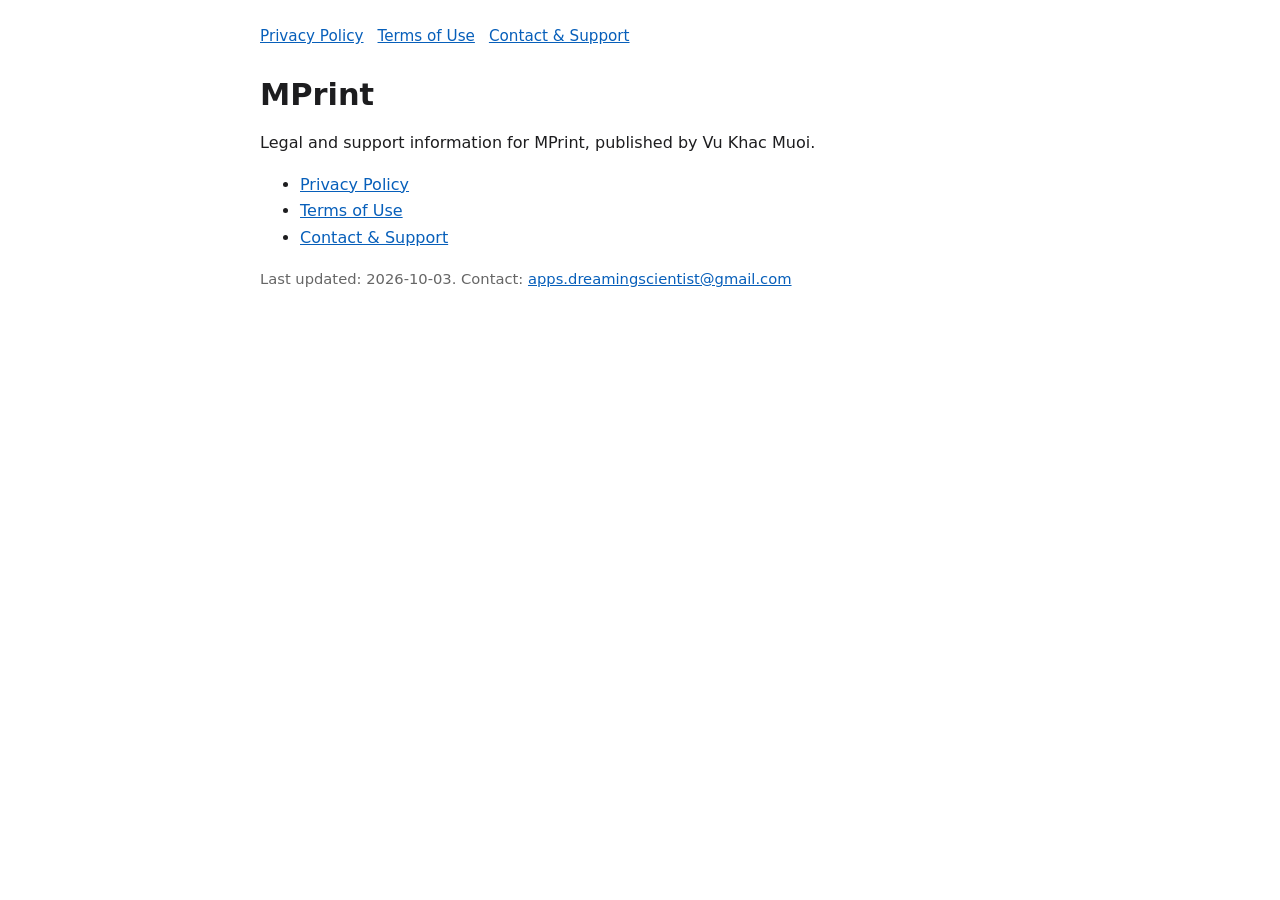
==== index.html @ f68dcc04 "Update legal pages for MPrint" ====
<!doctype html>
<html lang="en"><head><meta charset="utf-8"><meta name="viewport" content="width=device-width,initial-scale=1">
<title>MPrint legal pages</title><link rel="stylesheet" href="style.css"></head>
<body><main>
<nav><a href="privacy.html">Privacy Policy</a><a href="terms.html">Terms of Use</a><a href="support.html">Contact &amp; Support</a></nav>
<h1>MPrint</h1>
<p>Legal and support information for MPrint, published by Vu Khac Muoi.</p>
<ul><li><a href="privacy.html">Privacy Policy</a></li><li><a href="terms.html">Terms of Use</a></li><li><a href="support.html">Contact &amp; Support</a></li></ul>
<p class="muted">Last updated: 2026-10-03. Contact: <a href="mailto:apps.dreamingscientist@gmail.com">apps.dreamingscientist@gmail.com</a></p>
</main></body></html>
---- style.css ----
:root { color-scheme: light dark; }
* { box-sizing: border-box; }
body { margin: 0; background: #fff; color: #1d1d1f; font: 16px/1.65 system-ui, -apple-system, "Segoe UI", sans-serif; }
main { width: min(760px, calc(100% - 32px)); margin: 0 auto; padding: 24px 0 48px; }
nav { display: flex; flex-wrap: wrap; gap: 14px; margin-bottom: 28px; font-size: .95rem; }
h1 { margin: 0 0 .3rem; font-size: 1.9rem; line-height: 1.2; }
h2 { margin: 1.8rem 0 .5rem; font-size: 1.2rem; }
h3 { margin: 1.2rem 0 .35rem; font-size: 1rem; }
a { color: #075fba; }
.muted { color: #666; font-size: .92rem; }
@media (prefers-color-scheme: dark) {
  body { background: #111; color: #eee; }
  a { color: #6ab0ff; }
  .muted { color: #aaa; }
}
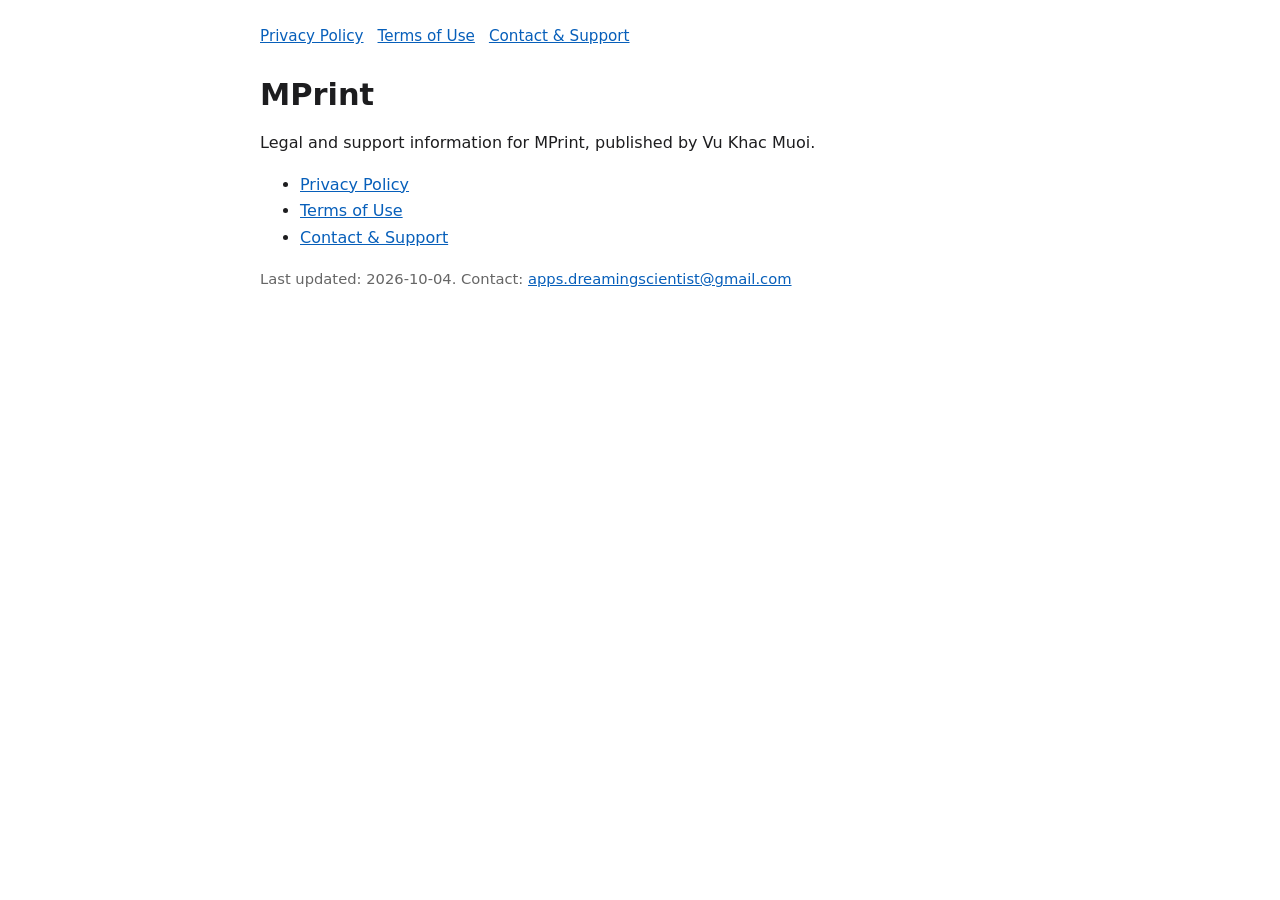
==== commit 64823178: "Update legal pages for MPrint" ====
--- a/index.html
+++ b/index.html
@@ -6,5 +6,5 @@
 <h1>MPrint</h1>
 <p>Legal and support information for MPrint, published by Vu Khac Muoi.</p>
 <ul><li><a href="privacy.html">Privacy Policy</a></li><li><a href="terms.html">Terms of Use</a></li><li><a href="support.html">Contact &amp; Support</a></li></ul>
-<p class="muted">Last updated: 2026-10-03. Contact: <a href="mailto:apps.dreamingscientist@gmail.com">apps.dreamingscientist@gmail.com</a></p>
+<p class="muted">Last updated: 2026-10-04. Contact: <a href="mailto:apps.dreamingscientist@gmail.com">apps.dreamingscientist@gmail.com</a></p>
 </main></body></html>
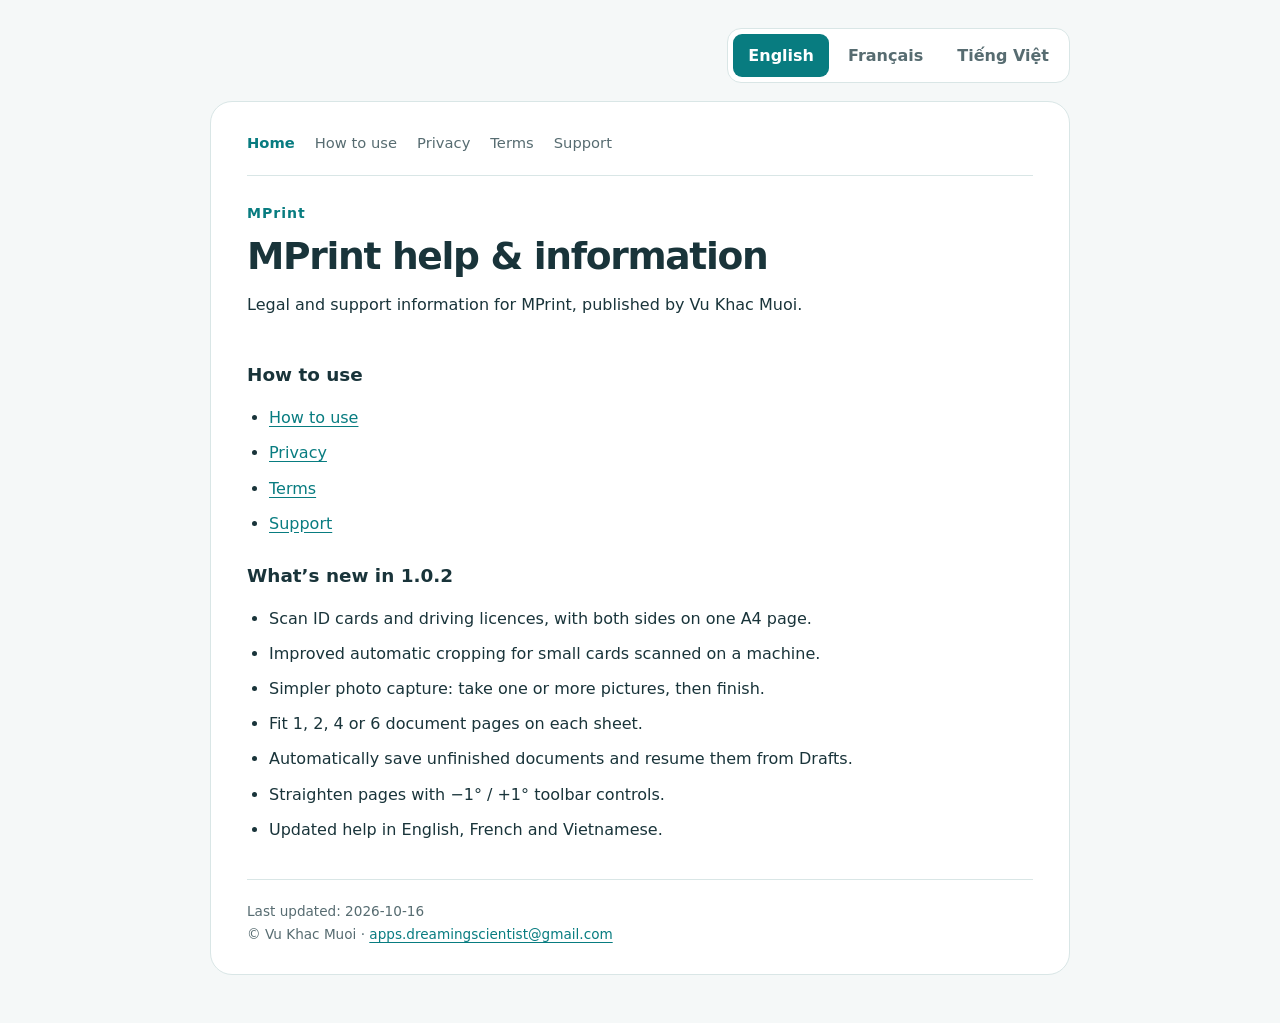
==== commit 02b1c134: "Add English French and Vietnamese tabs and updated MPrint guide" ====
--- a/index.html
+++ b/index.html
@@ -1,10 +1,26 @@
 <!doctype html>
-<html lang="en"><head><meta charset="utf-8"><meta name="viewport" content="width=device-width,initial-scale=1">
-<title>MPrint legal pages</title><link rel="stylesheet" href="style.css"></head>
+<html lang="en" class="no-js"><head><meta charset="utf-8"><meta name="viewport" content="width=device-width,initial-scale=1">
+<meta name="description" content="MPrint help, privacy and terms in English, French and Vietnamese.">
+<title>MPrint help &amp; information — MPrint</title>
+<link rel="stylesheet" href="style.css"><script src="language.js" defer></script></head>
 <body><main>
-<nav><a href="privacy.html">Privacy Policy</a><a href="terms.html">Terms of Use</a><a href="support.html">Contact &amp; Support</a></nav>
-<h1>MPrint</h1>
-<p>Legal and support information for MPrint, published by Vu Khac Muoi.</p>
-<ul><li><a href="privacy.html">Privacy Policy</a></li><li><a href="terms.html">Terms of Use</a></li><li><a href="support.html">Contact &amp; Support</a></li></ul>
-<p class="muted">Last updated: 2026-10-04. Contact: <a href="mailto:apps.dreamingscientist@gmail.com">apps.dreamingscientist@gmail.com</a></p>
+<div class="language-tabs" role="tablist" aria-label="Language / Langue / Ngôn ngữ"><a id="tab-en" role="tab" aria-controls="panel-en" aria-selected="true" tabindex="0" href="?lang=en" lang="en">English</a>
+<a id="tab-fr" role="tab" aria-controls="panel-fr" aria-selected="false" tabindex="-1" href="?lang=fr" lang="fr">Français</a>
+<a id="tab-vi" role="tab" aria-controls="panel-vi" aria-selected="false" tabindex="-1" href="?lang=vi" lang="vi">Tiếng Việt</a></div>
+<section class="language-panel" id="panel-en" role="tabpanel" aria-labelledby="tab-en" lang="en" data-title="MPrint help &amp; information — MPrint">
+<nav aria-label="Main navigation"><a href="index.html?lang=en" aria-current="page">Home</a><a href="guide.html?lang=en">How to use</a><a href="privacy.html?lang=en">Privacy</a><a href="terms.html?lang=en">Terms</a><a href="support.html?lang=en">Support</a></nav>
+<header><p class="eyebrow">MPrint</p><h1>MPrint help &amp; information</h1><p>Legal and support information for MPrint, published by Vu Khac Muoi.</p></header>
+<section class="content-section"><h2>How to use</h2><ul><li><a href="guide.html?lang=en">How to use</a></li><li><a href="privacy.html?lang=en">Privacy</a></li><li><a href="terms.html?lang=en">Terms</a></li><li><a href="support.html?lang=en">Support</a></li></ul></section><section class="content-section"><h2>What’s new in 1.0.2</h2><ul><li>Scan ID cards and driving licences, with both sides on one A4 page.</li><li>Improved automatic cropping for small cards scanned on a machine.</li><li>Simpler photo capture: take one or more pictures, then finish.</li><li>Fit 1, 2, 4 or 6 document pages on each sheet.</li><li>Automatically save unfinished documents and resume them from Drafts.</li><li>Straighten pages with −1° / +1° toolbar controls.</li><li>Updated help in English, French and Vietnamese.</li></ul></section>
+<footer><p>Last updated: <time datetime="2026-10-16">2026-10-16</time></p><p>© Vu Khac Muoi · <a href="mailto:apps.dreamingscientist@gmail.com">apps.dreamingscientist@gmail.com</a></p></footer>
+</section><section class="language-panel" id="panel-fr" role="tabpanel" aria-labelledby="tab-fr" lang="fr" data-title="MPrint : aide et informations — MPrint" hidden>
+<nav aria-label="Navigation principale"><a href="index.html?lang=fr" aria-current="page">Accueil</a><a href="guide.html?lang=fr">Mode d’emploi</a><a href="privacy.html?lang=fr">Confidentialité</a><a href="terms.html?lang=fr">Conditions</a><a href="support.html?lang=fr">Assistance</a></nav>
+<header><p class="eyebrow">MPrint</p><h1>MPrint : aide et informations</h1><p>Informations juridiques et assistance pour MPrint, éditée par Vu Khac Muoi.</p></header>
+<section class="content-section"><h2>Mode d’emploi</h2><ul><li><a href="guide.html?lang=fr">Mode d’emploi</a></li><li><a href="privacy.html?lang=fr">Confidentialité</a></li><li><a href="terms.html?lang=fr">Conditions</a></li><li><a href="support.html?lang=fr">Assistance</a></li></ul></section><section class="content-section"><h2>Nouveautés de la version 1.0.2</h2><ul><li>Cartes d’identité et permis : recto et verso sur une page A4.</li><li>Recadrage automatique amélioré pour les petites cartes numérisées au scanner.</li><li>Prise de photos simplifiée, pour une ou plusieurs images.</li><li>Placez 1, 2, 4 ou 6 pages de document par feuille.</li><li>Enregistrement automatique des documents inachevés, à reprendre dans Brouillons.</li><li>Correction de l’inclinaison avec les boutons −1° / +1°.</li><li>Aide actualisée en anglais, français et vietnamien.</li></ul></section>
+<footer><p>Dernière mise à jour: <time datetime="2026-10-16">2026-10-16</time></p><p>© Vu Khac Muoi · <a href="mailto:apps.dreamingscientist@gmail.com">apps.dreamingscientist@gmail.com</a></p></footer>
+</section><section class="language-panel" id="panel-vi" role="tabpanel" aria-labelledby="tab-vi" lang="vi" data-title="MPrint: hướng dẫn và thông tin — MPrint" hidden>
+<nav aria-label="Điều hướng chính"><a href="index.html?lang=vi" aria-current="page">Trang chủ</a><a href="guide.html?lang=vi">Cách sử dụng</a><a href="privacy.html?lang=vi">Quyền riêng tư</a><a href="terms.html?lang=vi">Điều khoản</a><a href="support.html?lang=vi">Hỗ trợ</a></nav>
+<header><p class="eyebrow">MPrint</p><h1>MPrint: hướng dẫn và thông tin</h1><p>Thông tin pháp lý và hỗ trợ cho MPrint, do Vu Khac Muoi phát hành.</p></header>
+<section class="content-section"><h2>Cách sử dụng</h2><ul><li><a href="guide.html?lang=vi">Cách sử dụng</a></li><li><a href="privacy.html?lang=vi">Quyền riêng tư</a></li><li><a href="terms.html?lang=vi">Điều khoản</a></li><li><a href="support.html?lang=vi">Hỗ trợ</a></li></ul></section><section class="content-section"><h2>Điểm mới trong phiên bản 1.0.2</h2><ul><li>Quét CCCD và bằng lái, ghép hai mặt trên một trang A4.</li><li>Cải thiện tự động cắt thẻ nhỏ khi quét từ máy.</li><li>Chụp ảnh đơn giản hơn: chụp một hoặc nhiều ảnh rồi hoàn tất.</li><li>Ghép 1, 2, 4 hoặc 6 trang tài liệu trên mỗi tờ giấy.</li><li>Tự động lưu tài liệu dang dở và tiếp tục từ Bản nháp.</li><li>Chỉnh nghiêng bằng nút −1° / +1° ngay trên thanh công cụ.</li><li>Cập nhật hướng dẫn bằng tiếng Anh, Pháp và Việt.</li></ul></section>
+<footer><p>Cập nhật lần cuối: <time datetime="2026-10-16">2026-10-16</time></p><p>© Vu Khac Muoi · <a href="mailto:apps.dreamingscientist@gmail.com">apps.dreamingscientist@gmail.com</a></p></footer>
+</section>
 </main></body></html>
--- a/style.css
+++ b/style.css
@@ -1,15 +1,29 @@
-:root { color-scheme: light dark; }
-* { box-sizing: border-box; }
-body { margin: 0; background: #fff; color: #1d1d1f; font: 16px/1.65 system-ui, -apple-system, "Segoe UI", sans-serif; }
-main { width: min(760px, calc(100% - 32px)); margin: 0 auto; padding: 24px 0 48px; }
-nav { display: flex; flex-wrap: wrap; gap: 14px; margin-bottom: 28px; font-size: .95rem; }
-h1 { margin: 0 0 .3rem; font-size: 1.9rem; line-height: 1.2; }
-h2 { margin: 1.8rem 0 .5rem; font-size: 1.2rem; }
-h3 { margin: 1.2rem 0 .35rem; font-size: 1rem; }
-a { color: #075fba; }
-.muted { color: #666; font-size: .92rem; }
-@media (prefers-color-scheme: dark) {
-  body { background: #111; color: #eee; }
-  a { color: #6ab0ff; }
-  .muted { color: #aaa; }
-}
+:root { color-scheme: light dark; --background:#f5f8f8; --surface:#fff; --text:#19343a; --muted:#576c71; --accent:#087c80; --line:#d9e6e6; --tint:#e7f4f3; }
+* { box-sizing:border-box; }
+body { margin:0; background:var(--background); color:var(--text); font:16px/1.7 system-ui,-apple-system,"Segoe UI",sans-serif; }
+main { width:min(860px,calc(100% - 32px)); margin:28px auto 48px; }
+.language-tabs { display:flex; gap:4px; padding:5px; width:fit-content; max-width:100%; margin:0 0 18px auto; border:1px solid var(--line); border-radius:14px; background:var(--surface); }
+.language-tabs a { padding:8px 15px; border-radius:9px; color:var(--muted); text-decoration:none; font-weight:650; white-space:nowrap; }
+.language-tabs a[aria-selected="true"] { background:var(--accent); color:white; }
+.language-panel { border:1px solid var(--line); border-radius:22px; background:var(--surface); padding:28px 36px; }
+nav { display:flex; flex-wrap:wrap; gap:8px 20px; padding-bottom:20px; border-bottom:1px solid var(--line); font-size:.92rem; }
+nav a { color:var(--muted); text-decoration:none; }
+nav a[aria-current="page"] { color:var(--accent); font-weight:700; }
+header { padding:26px 0 6px; }
+.eyebrow { color:var(--accent); font-size:.88rem; font-weight:750; letter-spacing:.07em; margin:0 0 8px; }
+h1 { margin:0 0 12px; font-size:clamp(1.7rem,5vw,2.35rem); line-height:1.2; letter-spacing:-.035em; }
+h2 { margin:0 0 8px; font-size:1.15rem; line-height:1.4; }
+p { margin:0 0 12px; }
+.content-section { margin-top:26px; }
+a { color:var(--accent); text-underline-offset:3px; }
+a:hover { text-decoration:underline; }
+a:focus-visible { outline:3px solid var(--accent); outline-offset:4px; }
+li + li { margin-top:8px; }
+ul { padding-left:22px; }
+footer { color:var(--muted); font-size:.85rem; margin-top:36px; padding-top:20px; border-top:1px solid var(--line); overflow-wrap:anywhere; }
+footer p { margin:0; }
+.muted { color:var(--muted); }
+.no-js .language-tabs { display:none; }
+.no-js .language-panel[hidden] { display:block; margin-top:24px; }
+@media(max-width:540px) { main { width:calc(100% - 24px); margin-top:16px; } .language-panel { padding:20px 18px; border-radius:16px; } .language-tabs { width:100%; margin:0 0 14px; } .language-tabs a { flex:1; text-align:center; padding:8px 6px; font-size:.9rem; } nav { gap:8px 14px; } }
+@media(prefers-color-scheme:dark) { :root { --background:#102126; --surface:#172e33; --text:#e7f2f1; --muted:#adc2c4; --accent:#74d7d2; --line:#304b50; --tint:#24464a; } .language-tabs a[aria-selected="true"] { color:#102126; } }
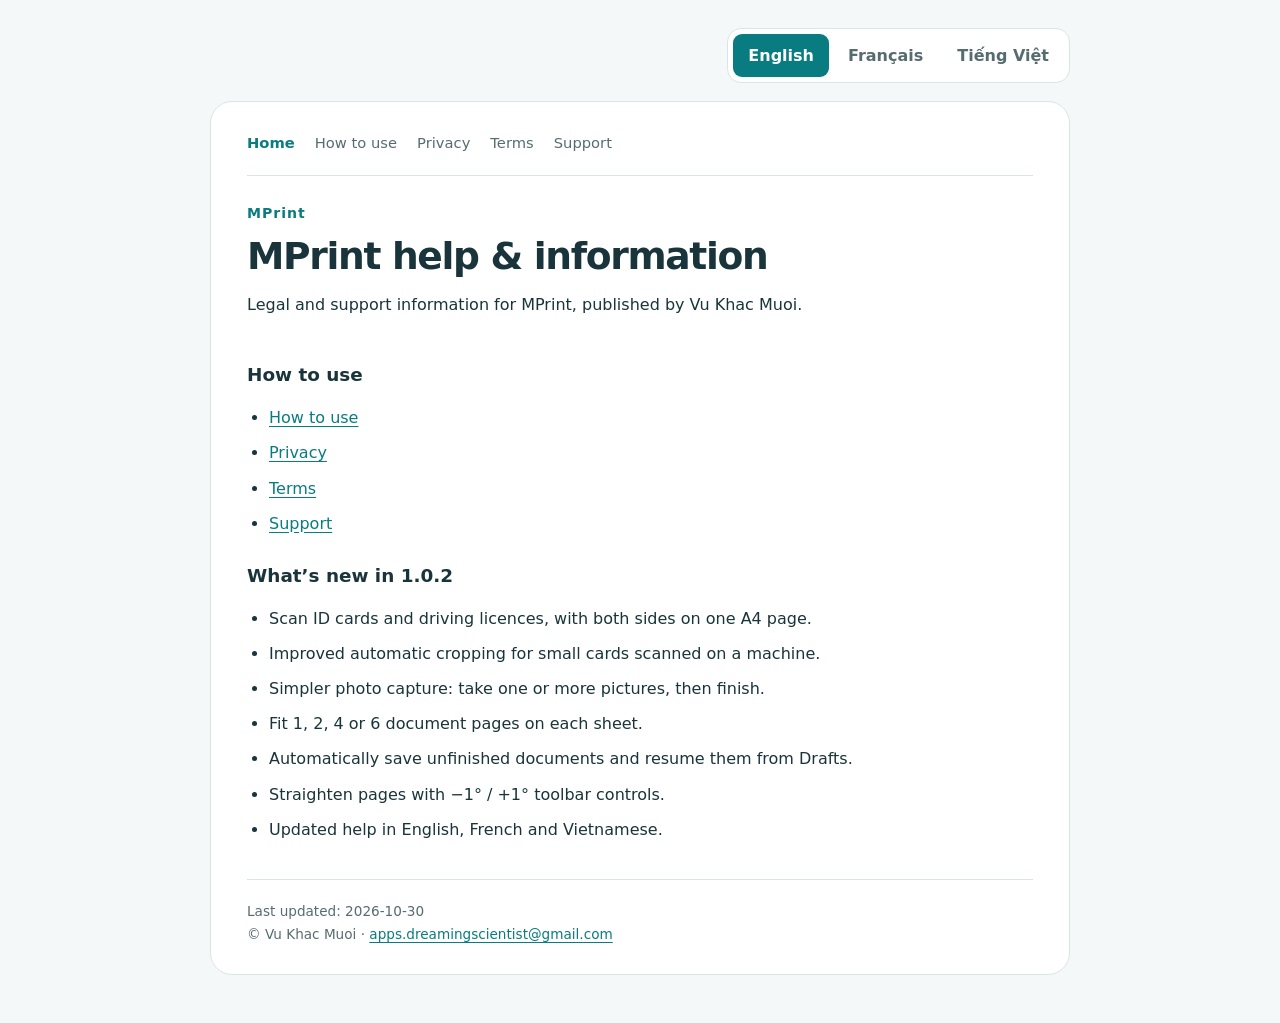
==== commit 47644406: "Align privacy policy with ATT and AdMob behavior" ====
--- a/index.html
+++ b/index.html
@@ -11,16 +11,16 @@
 <nav aria-label="Main navigation"><a href="index.html?lang=en" aria-current="page">Home</a><a href="guide.html?lang=en">How to use</a><a href="privacy.html?lang=en">Privacy</a><a href="terms.html?lang=en">Terms</a><a href="support.html?lang=en">Support</a></nav>
 <header><p class="eyebrow">MPrint</p><h1>MPrint help &amp; information</h1><p>Legal and support information for MPrint, published by Vu Khac Muoi.</p></header>
 <section class="content-section"><h2>How to use</h2><ul><li><a href="guide.html?lang=en">How to use</a></li><li><a href="privacy.html?lang=en">Privacy</a></li><li><a href="terms.html?lang=en">Terms</a></li><li><a href="support.html?lang=en">Support</a></li></ul></section><section class="content-section"><h2>What’s new in 1.0.2</h2><ul><li>Scan ID cards and driving licences, with both sides on one A4 page.</li><li>Improved automatic cropping for small cards scanned on a machine.</li><li>Simpler photo capture: take one or more pictures, then finish.</li><li>Fit 1, 2, 4 or 6 document pages on each sheet.</li><li>Automatically save unfinished documents and resume them from Drafts.</li><li>Straighten pages with −1° / +1° toolbar controls.</li><li>Updated help in English, French and Vietnamese.</li></ul></section>
-<footer><p>Last updated: <time datetime="2026-10-16">2026-10-16</time></p><p>© Vu Khac Muoi · <a href="mailto:apps.dreamingscientist@gmail.com">apps.dreamingscientist@gmail.com</a></p></footer>
+<footer><p>Last updated: <time datetime="2026-10-30">2026-10-30</time></p><p>© Vu Khac Muoi · <a href="mailto:apps.dreamingscientist@gmail.com">apps.dreamingscientist@gmail.com</a></p></footer>
 </section><section class="language-panel" id="panel-fr" role="tabpanel" aria-labelledby="tab-fr" lang="fr" data-title="MPrint : aide et informations — MPrint" hidden>
 <nav aria-label="Navigation principale"><a href="index.html?lang=fr" aria-current="page">Accueil</a><a href="guide.html?lang=fr">Mode d’emploi</a><a href="privacy.html?lang=fr">Confidentialité</a><a href="terms.html?lang=fr">Conditions</a><a href="support.html?lang=fr">Assistance</a></nav>
 <header><p class="eyebrow">MPrint</p><h1>MPrint : aide et informations</h1><p>Informations juridiques et assistance pour MPrint, éditée par Vu Khac Muoi.</p></header>
 <section class="content-section"><h2>Mode d’emploi</h2><ul><li><a href="guide.html?lang=fr">Mode d’emploi</a></li><li><a href="privacy.html?lang=fr">Confidentialité</a></li><li><a href="terms.html?lang=fr">Conditions</a></li><li><a href="support.html?lang=fr">Assistance</a></li></ul></section><section class="content-section"><h2>Nouveautés de la version 1.0.2</h2><ul><li>Cartes d’identité et permis : recto et verso sur une page A4.</li><li>Recadrage automatique amélioré pour les petites cartes numérisées au scanner.</li><li>Prise de photos simplifiée, pour une ou plusieurs images.</li><li>Placez 1, 2, 4 ou 6 pages de document par feuille.</li><li>Enregistrement automatique des documents inachevés, à reprendre dans Brouillons.</li><li>Correction de l’inclinaison avec les boutons −1° / +1°.</li><li>Aide actualisée en anglais, français et vietnamien.</li></ul></section>
-<footer><p>Dernière mise à jour: <time datetime="2026-10-16">2026-10-16</time></p><p>© Vu Khac Muoi · <a href="mailto:apps.dreamingscientist@gmail.com">apps.dreamingscientist@gmail.com</a></p></footer>
+<footer><p>Dernière mise à jour: <time datetime="2026-10-30">2026-10-30</time></p><p>© Vu Khac Muoi · <a href="mailto:apps.dreamingscientist@gmail.com">apps.dreamingscientist@gmail.com</a></p></footer>
 </section><section class="language-panel" id="panel-vi" role="tabpanel" aria-labelledby="tab-vi" lang="vi" data-title="MPrint: hướng dẫn và thông tin — MPrint" hidden>
 <nav aria-label="Điều hướng chính"><a href="index.html?lang=vi" aria-current="page">Trang chủ</a><a href="guide.html?lang=vi">Cách sử dụng</a><a href="privacy.html?lang=vi">Quyền riêng tư</a><a href="terms.html?lang=vi">Điều khoản</a><a href="support.html?lang=vi">Hỗ trợ</a></nav>
 <header><p class="eyebrow">MPrint</p><h1>MPrint: hướng dẫn và thông tin</h1><p>Thông tin pháp lý và hỗ trợ cho MPrint, do Vu Khac Muoi phát hành.</p></header>
 <section class="content-section"><h2>Cách sử dụng</h2><ul><li><a href="guide.html?lang=vi">Cách sử dụng</a></li><li><a href="privacy.html?lang=vi">Quyền riêng tư</a></li><li><a href="terms.html?lang=vi">Điều khoản</a></li><li><a href="support.html?lang=vi">Hỗ trợ</a></li></ul></section><section class="content-section"><h2>Điểm mới trong phiên bản 1.0.2</h2><ul><li>Quét CCCD và bằng lái, ghép hai mặt trên một trang A4.</li><li>Cải thiện tự động cắt thẻ nhỏ khi quét từ máy.</li><li>Chụp ảnh đơn giản hơn: chụp một hoặc nhiều ảnh rồi hoàn tất.</li><li>Ghép 1, 2, 4 hoặc 6 trang tài liệu trên mỗi tờ giấy.</li><li>Tự động lưu tài liệu dang dở và tiếp tục từ Bản nháp.</li><li>Chỉnh nghiêng bằng nút −1° / +1° ngay trên thanh công cụ.</li><li>Cập nhật hướng dẫn bằng tiếng Anh, Pháp và Việt.</li></ul></section>
-<footer><p>Cập nhật lần cuối: <time datetime="2026-10-16">2026-10-16</time></p><p>© Vu Khac Muoi · <a href="mailto:apps.dreamingscientist@gmail.com">apps.dreamingscientist@gmail.com</a></p></footer>
+<footer><p>Cập nhật lần cuối: <time datetime="2026-10-30">2026-10-30</time></p><p>© Vu Khac Muoi · <a href="mailto:apps.dreamingscientist@gmail.com">apps.dreamingscientist@gmail.com</a></p></footer>
 </section>
 </main></body></html>
